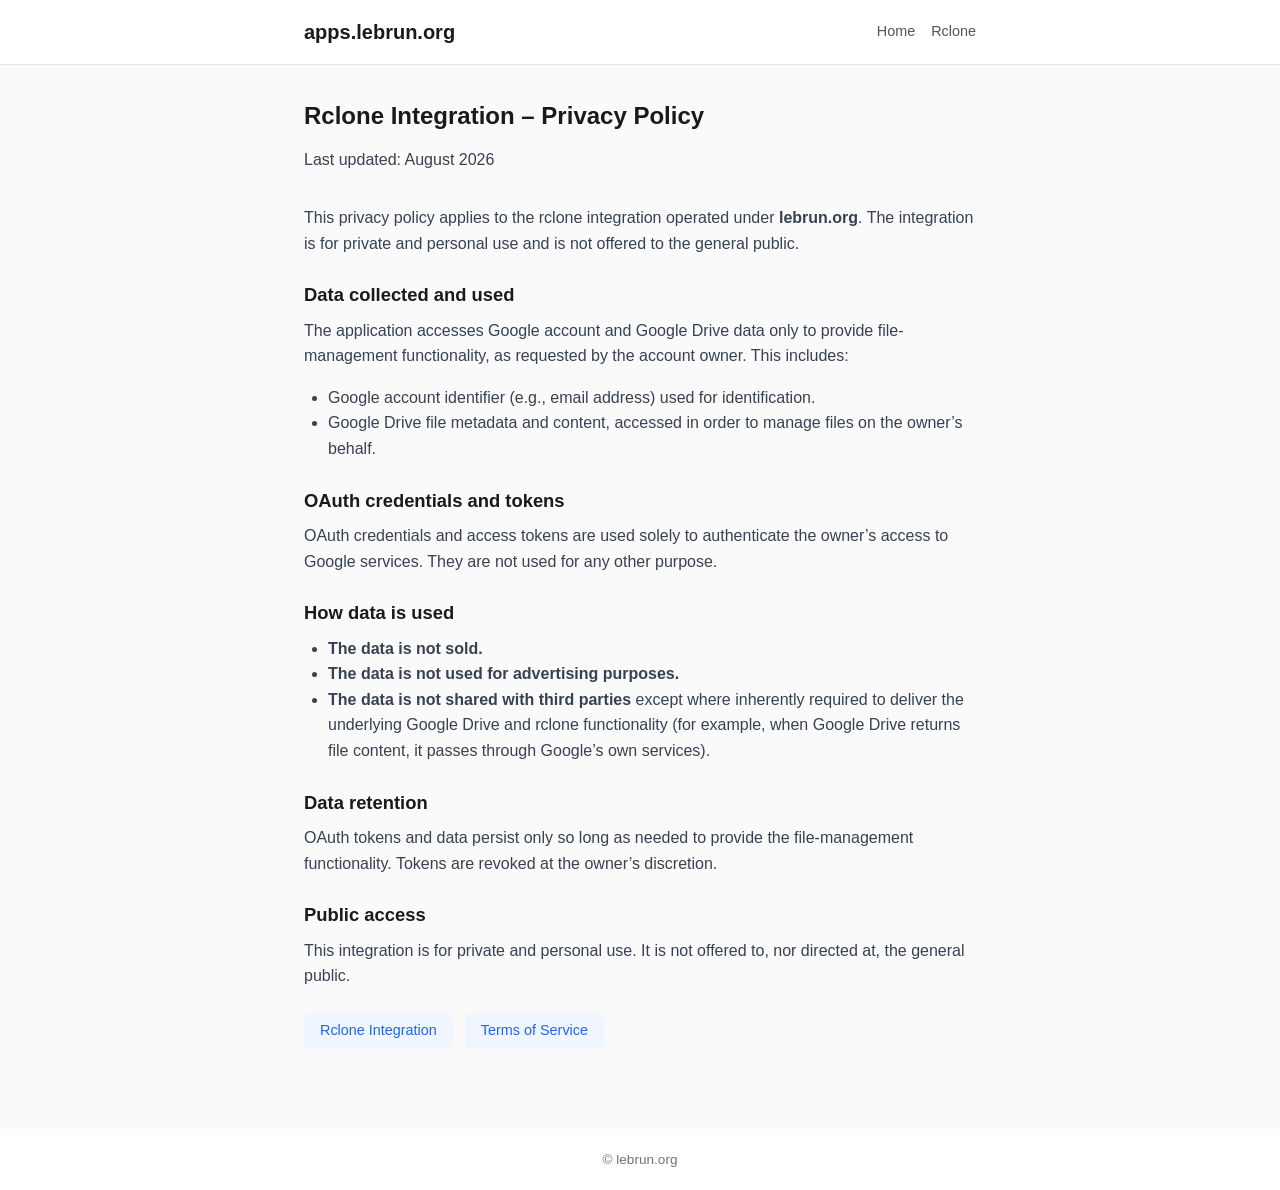
==== rclone/privacy/index.html @ a60a253d "fix - restructure privacy and terms as subdirectories to fix 404 on trailing-slash routes" ====
<!DOCTYPE html>
<html lang="en">
<head>
<meta charset="UTF-8">
<meta name="viewport" content="width=device-width,initial-scale=1">
<title>Rclone Privacy Policy &#8211; apps.lebrun.org</title>
<link rel="stylesheet" href="/style.css">
</head>
<body>

<header>
<div class="container">
<h1><a href="/">apps.lebrun.org</a></h1>
<nav>
<a href="/">Home</a>
<a href="/rclone/">Rclone</a>
</nav>
</div>
</header>

<main>
<div class="container">

<hgroup>
<h2>Rclone Integration &#8211; Privacy Policy</h2>
<p>Last updated: August 2026</p>
</hgroup>

<p>This privacy policy applies to the rclone integration operated under <strong>lebrun.org</strong>. The integration is for private and personal use and is not offered to the general public.</p>

<h3>Data collected and used</h3>

<p>The application accesses Google account and Google Drive data only to provide file-management functionality, as requested by the account owner. This includes:</p>

<ul style="margin-bottom:1rem;color:#374151;padding-left:1.5rem">
<li>Google account identifier (e.g., email address) used for identification.</li>
<li>Google Drive file metadata and content, accessed in order to manage files on the owner&#8217;s behalf.</li>
</ul>

<h3>OAuth credentials and tokens</h3>

<p>OAuth credentials and access tokens are used solely to authenticate the owner&#8217;s access to Google services. They are not used for any other purpose.</p>

<h3>How data is used</h3>

<ul style="margin-bottom:1rem;color:#374151;padding-left:1.5rem">
<li><strong>The data is not sold.</strong></li>
<li><strong>The data is not used for advertising purposes.</strong></li>
<li><strong>The data is not shared with third parties</strong> except where inherently required to deliver the underlying Google Drive and rclone functionality (for example, when Google Drive returns file content, it passes through Google&#8217;s own services).</li>
</ul>

<h3>Data retention</h3>

<p>OAuth tokens and data persist only so long as needed to provide the file-management functionality. Tokens are revoked at the owner&#8217;s discretion.</p>

<h3>Public access</h3>

<p>This integration is for private and personal use. It is not offered to, nor directed at, the general public.</p>

<div class="links">
<a href="/rclone/">Rclone Integration</a>
<a href="/rclone/terms/">Terms of Service</a>
</div>

</div>
</main>

<footer>
<div class="container">&copy; lebrun.org</div>
</footer>

</body>
</html>
---- style.css ----
*,::before,::after{box-sizing:border-box}
*{margin:0}
body{font-family:-apple-system,BlinkMacSystemFont,"Segoe UI",Roboto,Oxygen,Ubuntu,Cantarell,"Helvetica Neue",Arial,"Noto Sans",sans-serif,"Apple Color Emoji","Segoe UI Emoji","Segoe UI Symbol","Noto Color Emoji";line-height:1.6; color:#1a1a1a; background:#fafafa}
img{max-width:100%; display:block}
a{color:#2563eb;text-underline-offset:2px}
a:hover{text-decoration:none}

.container{max-width:720px;margin:0 auto;padding:0 1.5rem}

header{background:#fff;border-bottom:1px solid #e5e7eb;padding:1rem 0}
header .container{display:flex;align-items:center;justify-content:space-between}
header h1{font-size:1.25rem;font-weight:600}
header h1 a{color:#1a1a1a;text-decoration:none}
nav{display:flex;gap:1rem}
nav a{color:#4b5563;text-decoration:none;font-size:.9rem}
nav a:hover{color:#2563eb}

main{padding:2rem 0 3rem}
main h2{font-size:1.5rem;font-weight:700;margin-bottom:.75rem}
main h3{font-size:1.15rem;font-weight:600;margin-top:1.5rem;margin-bottom:.5rem}
main p{margin-bottom:1rem;color:#374151}

p.lead{font-size:1.1rem;color:#4b5563}

.card-link{display:block;background:#fff;border:1px solid #e5e7eb;border-radius:8px;padding:1.5rem;margin-bottom:1rem;transition:border-color .2s}
.card-link:hover{border-color:#2563eb}
.card-link h2{margin-bottom:.5rem;font-size:1.25rem}
.card-link p{margin-bottom:0;color:#4b5563}

.links{display:flex;flex-wrap:wrap;gap:.75rem;margin-top:1.5rem}
.links a{display:inline-block;background:#eff6ff;color:#2563eb;padding:.4rem 1rem;border-radius:6px;font-size:.9rem;text-decoration:none}
.links a:hover{background:#dbeafe}

footer{border-top:1px solid #e5e7bet;background:#fff;padding:1.25rem 0;margin-top:2rem}
footer .container{font-size:.85rem;color:#6b7280;text-align:center}

hgroup{margin-bottom:2rem}
hgroup p{margin-bottom:.25rem}

.section-divider{border:none;border-top:1px solid #e5e7eb;margin:2rem 0}

@media(max-width:640px){
  header .container{flex-direction:column;gap:.5rem;text-align:center}
  main h2{font-size:1.35rem}
  p.lead{font-size:1rem}
}
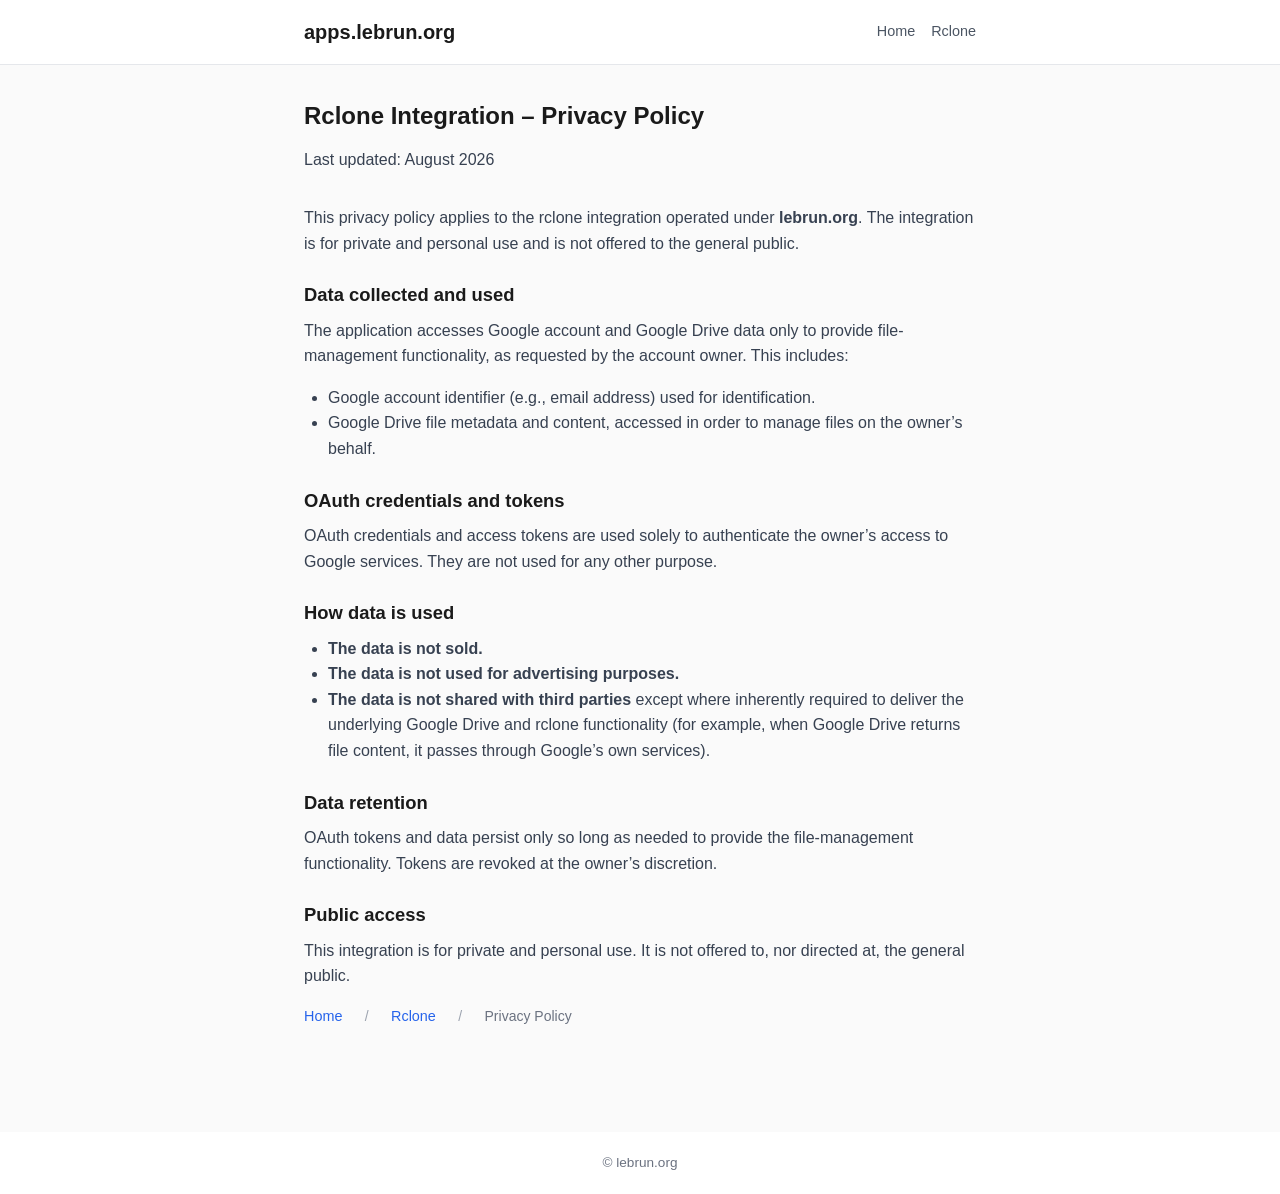
==== commit c41c4d25: "Replace rclone page button nav with breadcrumbs" ====
--- a/rclone/privacy/index.html
+++ b/rclone/privacy/index.html
@@ -57,10 +57,9 @@
 
 <p>This integration is for private and personal use. It is not offered to, nor directed at, the general public.</p>
 
-<div class="links">
-<a href="/rclone/">Rclone Integration</a>
-<a href="/rclone/terms/">Terms of Service</a>
-</div>
+<nav class="breadcrumb">
+<a href="/">Home</a><span>/</span><a href="/rclone/">Rclone</a><span>/</span>Privacy Policy
+</nav>
 
 </div>
 </main>
--- a/style.css
+++ b/style.css
@@ -14,6 +14,11 @@
 nav{display:flex;gap:1rem}
 nav a{color:#4b5563;text-decoration:none;font-size:.9rem}
 nav a:hover{color:#2563eb}
+
+.breadcrumb{font-size:.875rem;color:#6b7280;margin-bottom:1.5rem}
+.breadcrumb a{color:#2563eb;text-decoration:none}
+.breadcrumb a:hover{text-decoration:underline}
+.breadcrumb span{margin:0 .4rem;color:#9ca3af}
 
 main{padding:2rem 0 3rem}
 main h2{font-size:1.5rem;font-weight:700;margin-bottom:.75rem}
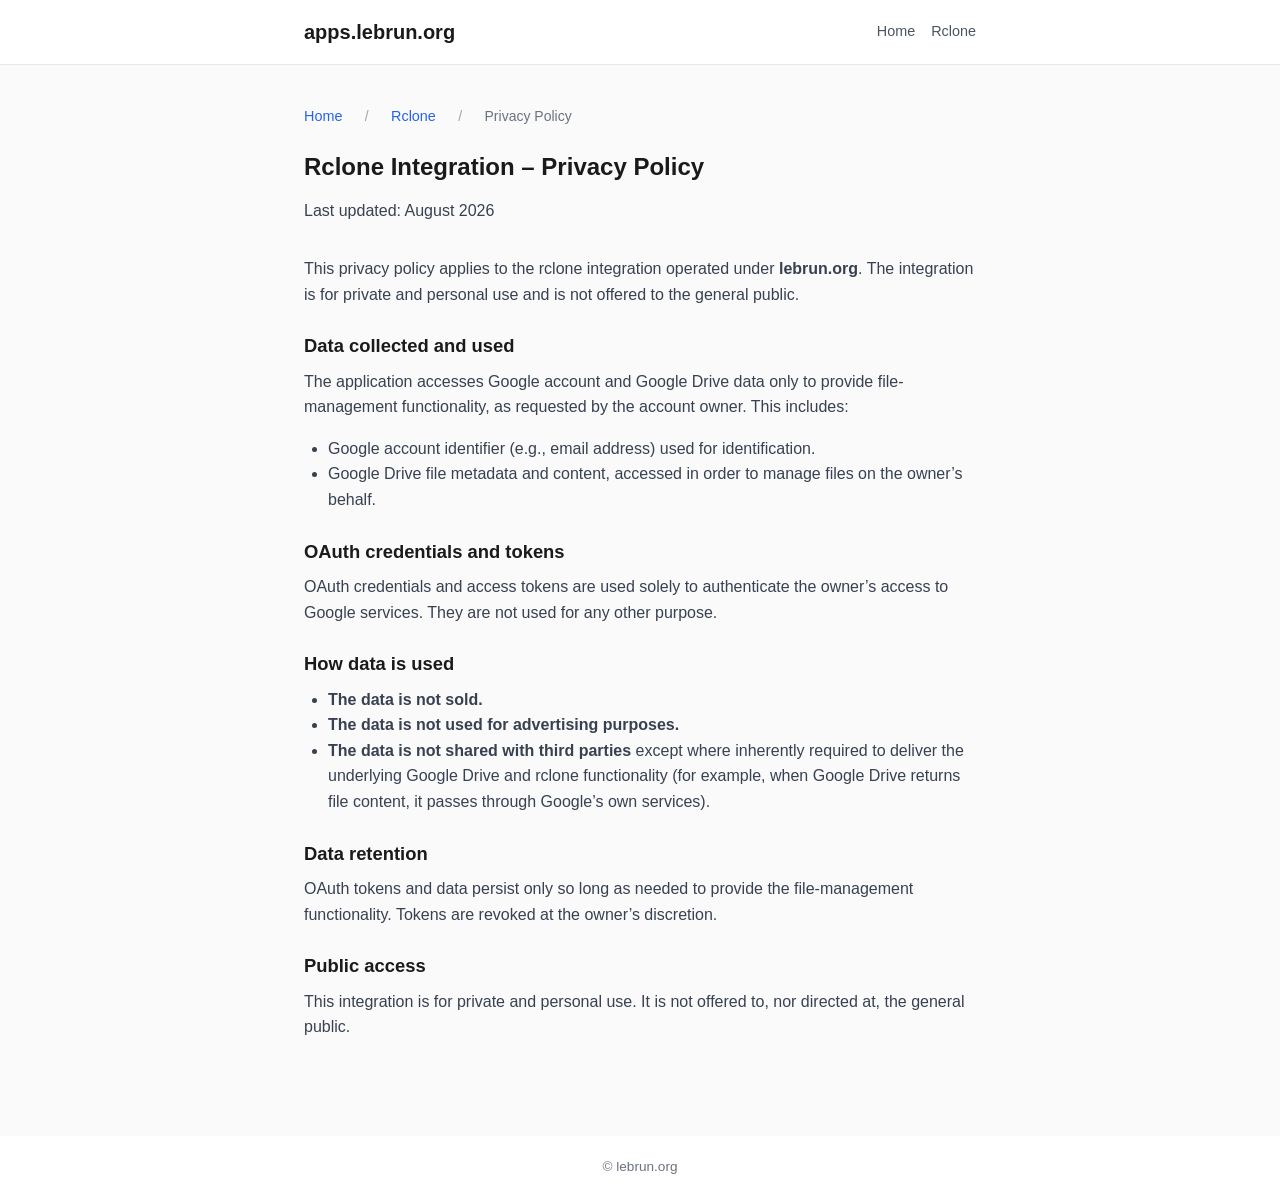
==== commit 40b4f50d: "Move breadcrums below top nav, add bottom links on rclone page" ====
--- a/rclone/privacy/index.html
+++ b/rclone/privacy/index.html
@@ -20,6 +20,10 @@
 
 <main>
 <div class="container">
+
+<nav class="breadcrumb">
+<a href="/">Home</a><span>/</span><a href="/rclone/">Rclone</a><span>/</span>Privacy Policy
+</nav>
 
 <hgroup>
 <h2>Rclone Integration &#8211; Privacy Policy</h2>
@@ -57,10 +61,6 @@
 
 <p>This integration is for private and personal use. It is not offered to, nor directed at, the general public.</p>
 
-<nav class="breadcrumb">
-<a href="/">Home</a><span>/</span><a href="/rclone/">Rclone</a><span>/</span>Privacy Policy
-</nav>
-
 </div>
 </main>
 
--- a/style.css
+++ b/style.css
@@ -15,7 +15,7 @@
 nav a{color:#4b5563;text-decoration:none;font-size:.9rem}
 nav a:hover{color:#2563eb}
 
-.breadcrumb{font-size:.875rem;color:#6b7280;margin-bottom:1.5rem}
+.breadcrumb{font-size:.875rem;color:#6b7280;margin-bottom:1.25rem;padding-top:.5rem}
 .breadcrumb a{color:#2563eb;text-decoration:none}
 .breadcrumb a:hover{text-decoration:underline}
 .breadcrumb span{margin:0 .4rem;color:#9ca3af}
